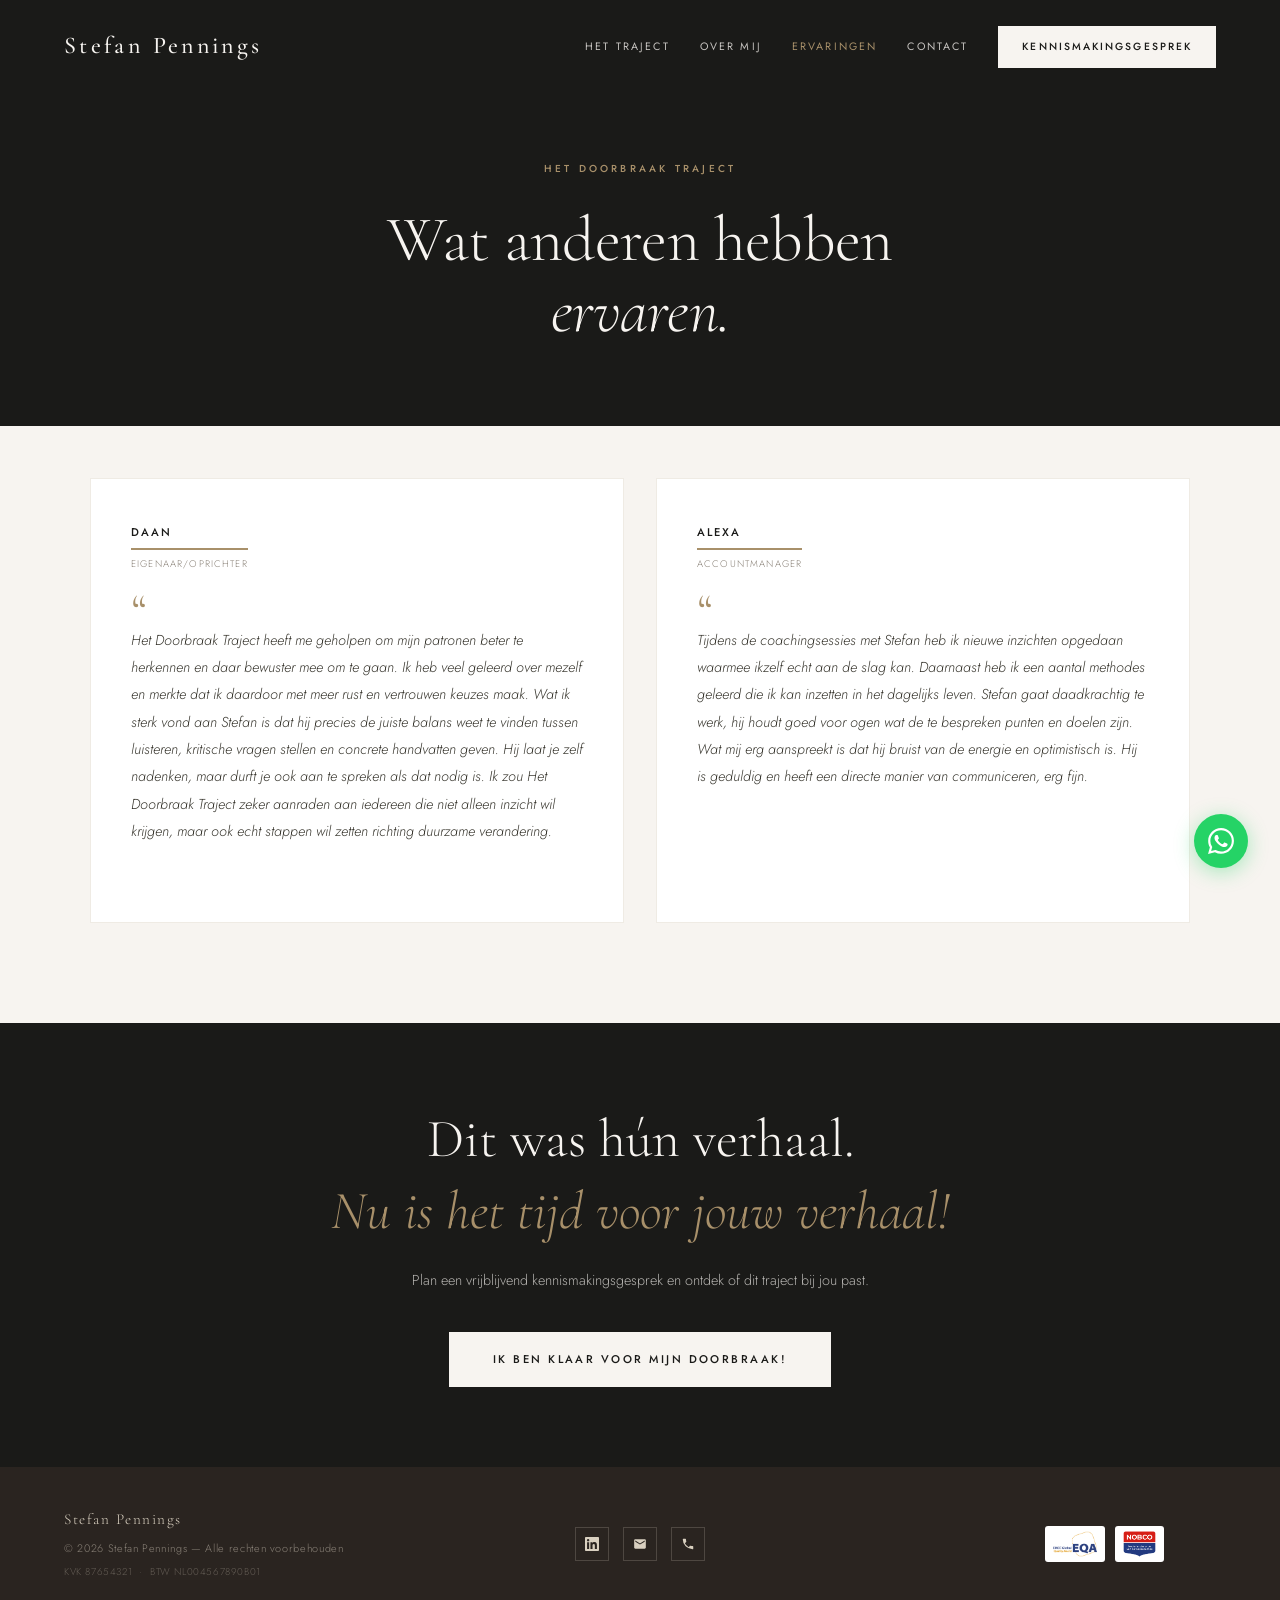
==== ervaringen.html @ 6a20f0b9 "Pas CTA-titel op ervaringen-pagina aan om aan te haken op de testimonials Co-Authored-By: Claude Son" ====
<!DOCTYPE html>
<html lang="nl">
<head>
<meta charset="UTF-8">
<meta name="viewport" content="width=device-width, initial-scale=1.0">
<title>Ervaringen — Het Doorbraak Traject</title>
<meta name="description" content="Lees wat anderen zeggen over Het Doorbraak Traject van Stefan Pennings. Eerlijke ervaringen van hoogopgeleide professionals die de stap hebben gezet.">
<meta property="og:title" content="Ervaringen — Het Doorbraak Traject">
<meta property="og:description" content="Lees wat anderen zeggen over Het Doorbraak Traject van Stefan Pennings. Eerlijke ervaringen van hoogopgeleide professionals.">
<meta property="og:type" content="website">
<meta property="og:locale" content="nl_NL">
<meta name="twitter:card" content="summary_large_image">
<meta name="twitter:title" content="Ervaringen — Het Doorbraak Traject">
<meta name="twitter:description" content="Eerlijke ervaringen van hoogopgeleide professionals die Het Doorbraak Traject doorliepen.">
<!-- Google tag (gtag.js) -->
<script async src="https://www.googletagmanager.com/gtag/js?id=G-EX337FM3CQ"></script>
<script>
  window.dataLayer = window.dataLayer || [];
  function gtag(){dataLayer.push(arguments);}
  gtag('js', new Date());
  gtag('config', 'G-EX337FM3CQ');
</script>
<link rel="preconnect" href="https://fonts.googleapis.com">
<link rel="preconnect" href="https://fonts.gstatic.com" crossorigin>
<link href="https://fonts.googleapis.com/css2?family=Cormorant+Garamond:ital,wght@0,300;0,400;0,500;0,600;1,300;1,400&family=Jost:wght@300;400;500&display=swap" rel="stylesheet">
<style>
*,*::before,*::after{box-sizing:border-box;margin:0;padding:0;}
:root{
  --off-white:#F7F4F0;
  --cream:#EDE8DF;
  --warm-beige:#D9D0C0;
  --warm-grey:#8A8278;
  --dark-brown:#2A2420;
  --forest:#2C3B2E;
  --charcoal:#1A1A18;
  --gold:#A8906A;
  --gold-light:#C4A882;
  --serif:'Cormorant Garamond',Georgia,serif;
  --sans:'Jost',sans-serif;
  --bg-hero:#1A1A18;
  --bg-problem:#1A1A18;
}

html{scroll-behavior:smooth;}
body{background:var(--off-white);color:var(--charcoal);font-family:var(--sans);font-weight:300;line-height:1.7;overflow-x:hidden;}

/* ── NAV ── */
nav{
  position:fixed;top:0;left:0;right:0;z-index:200;
  padding:26px 64px;
  display:flex;justify-content:space-between;align-items:center;
  transition:background 0.5s,padding 0.4s,box-shadow 0.4s;
}
nav.scrolled{
  background:rgba(247,244,240,0.96);
  backdrop-filter:blur(16px);
  padding:16px 64px;
  box-shadow:0 1px 0 rgba(168,144,106,0.12);
}
.nav-logo{
  font-family:var(--serif);font-size:1.5rem;font-weight:500;
  letter-spacing:0.14em;color:var(--off-white);text-decoration:none;
  transition:color 0.4s;white-space:nowrap;
}
nav.scrolled .nav-logo{color:var(--charcoal);}
.nav-links{display:flex;align-items:center;gap:30px;}
.nav-link{
  font-family:var(--sans);font-size:0.67rem;font-weight:400;
  letter-spacing:0.2em;text-transform:uppercase;
  color:rgba(247,244,240,0.78);background:none;border:none;padding:0;
  transition:color 0.3s;cursor:pointer;text-decoration:none;
}
.nav-link:hover{color:var(--off-white);}
.nav-link.active{color:var(--gold);}
nav.scrolled .nav-link{color:var(--warm-grey);}
nav.scrolled .nav-link:hover{color:var(--charcoal);}
nav.scrolled .nav-link.active{color:var(--gold);}
.nav-cta{
  font-family:var(--sans);font-size:0.65rem;font-weight:500;
  letter-spacing:0.2em;text-transform:uppercase;
  color:var(--charcoal);background:var(--off-white);
  padding:12px 24px;cursor:pointer;border:none;
  transition:background 0.3s,color 0.3s,transform 0.2s;white-space:nowrap;
  text-decoration:none;display:inline-block;
}
.nav-cta:hover{background:var(--gold);color:var(--off-white);transform:translateY(-1px);}
nav.scrolled .nav-cta{background:var(--charcoal);color:var(--off-white);}
nav.scrolled .nav-cta:hover{background:var(--gold);}

/* ── HAMBURGER ── */
.hamburger{display:none;flex-direction:column;justify-content:center;gap:5px;background:none;border:none;cursor:pointer;padding:6px;flex-shrink:0;}
.hamburger span{display:block;width:22px;height:2px;background:var(--off-white);border-radius:1px;transition:transform 0.3s,opacity 0.3s,background 0.4s;}
nav.scrolled .hamburger span{background:var(--charcoal);}
.hamburger.open span:nth-child(1){transform:translateY(7px) rotate(45deg);}
.hamburger.open span:nth-child(2){opacity:0;}
.hamburger.open span:nth-child(3){transform:translateY(-7px) rotate(-45deg);}
.nav-right{display:flex;align-items:center;gap:30px;}

/* ── MOBILE MENU ── */
.mobile-menu{position:fixed;top:0;left:0;right:0;bottom:0;background:rgba(26,26,24,0.98);z-index:190;display:flex;flex-direction:column;justify-content:center;padding:0 40px;transform:translateY(-100%);transition:transform 0.38s cubic-bezier(0.4,0,0.2,1);pointer-events:none;}
.mobile-menu.open{transform:translateY(0);pointer-events:all;}
.mobile-menu-link{font-family:var(--sans);font-size:1.1rem;font-weight:300;letter-spacing:0.18em;text-transform:uppercase;color:rgba(247,244,240,0.78);background:none;border:none;border-bottom:1px solid rgba(168,144,106,0.15);padding:24px 0;cursor:pointer;text-align:left;text-decoration:none;display:block;transition:color 0.25s,padding-left 0.25s;}
.mobile-menu-link:hover{color:var(--gold);padding-left:8px;}
.mobile-menu-link.active{color:var(--gold);}

/* ── PAGE HERO ── */
.page-hero{
  background:var(--bg-hero);
  padding:160px 64px 56px;
  text-align:center;
}
.page-hero .s-label{
  font-family:var(--sans);font-size:0.63rem;font-weight:500;
  letter-spacing:0.32em;text-transform:uppercase;
  color:var(--gold);margin-bottom:28px;display:block;
}
.page-hero h1{
  font-family:var(--serif);font-size:clamp(2.8rem,5vw,4.2rem);
  font-weight:300;line-height:1.1;color:var(--off-white);
  margin-bottom:24px;letter-spacing:-0.01em;
}
.page-hero h1 em{font-style:italic;}
.page-hero p{
  font-family:var(--sans);font-size:1rem;font-weight:300;
  color:rgba(247,244,240,0.7);max-width:540px;margin:0 auto;line-height:1.8;
}

/* ── TESTIMONIALS ── */
.testimonials-page{background:var(--off-white);padding:52px 64px 100px;}
.testi-grid-full{
  display:grid;
  grid-template-columns:repeat(auto-fit,minmax(320px,1fr));
  gap:32px;
  max-width:1100px;
  margin-left:auto;
  margin-right:auto;
}
.testi-card{background:#fff;border:1px solid rgba(168,144,106,0.18);padding:44px 40px;transition:box-shadow 0.3s,border-color 0.3s;}
.testi-card:hover{box-shadow:0 8px 40px rgba(168,144,106,0.12);border-color:rgba(168,144,106,0.4);}
.testi-quote{font-family:var(--serif);font-size:3rem;color:var(--gold);line-height:0.8;display:block;margin-bottom:-4px;}
.testi-tag{font-family:var(--sans);font-size:0.6rem;font-weight:500;letter-spacing:0.22em;text-transform:uppercase;color:var(--gold);margin-bottom:14px;display:block;}
.testi-text{font-family:var(--sans);font-size:0.9rem;font-weight:300;line-height:1.9;color:#3A3830;margin-bottom:32px;font-style:italic;}
.testi-author{display:flex;align-items:center;gap:16px;}
.testi-avatar{width:50px;height:50px;border-radius:50%;overflow:hidden;flex-shrink:0;border:2px solid rgba(168,144,106,0.3);}
.testi-avatar img{width:100%;height:100%;object-fit:cover;display:block;}
.testi-author-info{display:flex;flex-direction:column;gap:6px;}
.testi-name{font-family:var(--sans);font-size:0.7rem;font-weight:500;letter-spacing:0.18em;text-transform:uppercase;color:var(--charcoal);display:inline-block;padding-bottom:6px;border-bottom:2px solid var(--gold);}
.testi-title{font-family:var(--sans);font-size:0.6rem;font-weight:300;letter-spacing:0.12em;text-transform:uppercase;color:var(--warm-grey);}

/* ── CTA SECTIE ── */
.testi-cta{background:var(--charcoal);padding:80px 64px;text-align:center;}
.testi-cta h2{font-family:var(--serif);font-size:clamp(2rem,4.2vw,3.6rem);font-weight:300;color:var(--off-white);line-height:1.35;margin-bottom:20px;}
.testi-cta h2 em{font-style:italic;color:#A8906A;}
.testi-cta p{font-family:var(--sans);font-size:0.9rem;font-weight:300;color:rgba(247,244,240,0.7);margin-bottom:40px;}
.btn-primary{
  display:inline-block;font-family:var(--sans);font-size:0.7rem;font-weight:500;
  letter-spacing:0.22em;text-transform:uppercase;text-decoration:none;
  color:var(--charcoal);background:var(--off-white);padding:18px 44px;
  transition:background 0.3s,color 0.3s,transform 0.25s;
}
.btn-primary:hover{background:var(--gold);color:var(--off-white);transform:translateY(-2px);}

/* ── FOOTER ── */
footer{background:var(--dark-brown);padding:40px 64px;display:grid;grid-template-columns:1fr auto 1fr;align-items:center;gap:32px;}
.footer-left{display:flex;flex-direction:column;gap:6px;}
.footer-right{display:flex;justify-content:flex-end;padding-right:52px;}
.footer-logo{font-family:var(--serif);font-size:0.95rem;color:var(--warm-beige);letter-spacing:0.1em;}
.footer-copy{font-family:var(--sans);font-size:0.68rem;color:var(--warm-grey);letter-spacing:0.06em;}
.footer-legal{font-family:var(--sans);font-size:0.62rem;color:rgba(138,130,120,0.6);letter-spacing:0.06em;}
.footer-certs{display:flex;gap:10px;align-items:center;}
.footer-cert-pill{background:#fff;border-radius:3px;padding:5px 8px;display:flex;align-items:center;}
.footer-cert-pill img{height:26px;width:auto;display:block;}
.footer-social{display:flex;gap:14px;}
.footer-social a{width:34px;height:34px;border:1px solid rgba(217,208,193,0.2);display:flex;align-items:center;justify-content:center;color:var(--warm-beige);text-decoration:none;transition:border-color 0.3s,color 0.3s;}
.footer-social a:hover{border-color:var(--gold);color:var(--gold);}
.footer-social svg{width:14px;height:14px;fill:currentColor;}

/* ── RESPONSIVE ── */
@media(max-width:1024px){
  nav{padding:20px 32px;}
  nav.scrolled{padding:14px 32px;}
  .nav-logo{font-size:1.25rem;}
  .nav-links{gap:18px;}
  .nav-link{font-size:0.6rem;letter-spacing:0.14em;}
  .nav-cta{padding:10px 18px;font-size:0.6rem;}
  .page-hero{padding:140px 32px 40px;}
  .testimonials-page{padding:40px 32px 80px;}
  .testi-cta{padding:60px 32px;}
  footer{padding:32px;grid-template-columns:1fr;justify-items:center;text-align:center;}
  .footer-left{align-items:center;}
  .footer-right{justify-content:center;padding-right:0;}
  .footer-social{justify-content:center;}
}
@media(min-width:769px){.hamburger{display:none;}.nav-links{display:flex;}}
@media(max-width:768px){
  nav{padding:12px 20px;flex-wrap:nowrap;gap:12px;align-items:center;}
  .hamburger{display:flex;}
  .nav-logo{flex:1;text-align:center;font-size:1rem;letter-spacing:0.08em;}
  .nav-links{display:none;}
  .nav-cta{font-size:0.44rem;padding:6px 8px;letter-spacing:0.06em;}
  .page-hero{padding:120px 20px 32px;}
  .page-hero h1{font-size:2.2rem;}
  .testi-grid-full{grid-template-columns:1fr;gap:20px;}
  .testi-card{padding:32px 24px;}
  .testimonials-page{padding:32px 20px 60px;}
  .testi-cta{padding:60px 20px;}
}
</style>
</head>
<body>

<!-- ── FLOATING WHATSAPP ── -->
<a href="https://wa.me/31628702297?text=Hallo%20Stefan%2C%20ik%20ben%20ge%C3%AFnteresseerd%20in%20het%20Doorbraak%20Traject." class="wa-float" target="_blank" aria-label="WhatsApp Stefan" style="position:fixed;bottom:32px;right:32px;z-index:500;width:54px;height:54px;border-radius:50%;background:#25D366;display:flex;align-items:center;justify-content:center;box-shadow:0 4px 20px rgba(37,211,102,0.38);text-decoration:none;">
  <svg viewBox="0 0 24 24" style="width:26px;height:26px;fill:#fff;"><path d="M17.472 14.382c-.297-.149-1.758-.867-2.03-.967-.273-.099-.471-.148-.67.15-.197.297-.767.966-.94 1.164-.173.199-.347.223-.644.075-.297-.15-1.255-.463-2.39-1.475-.883-.788-1.48-1.761-1.653-2.059-.173-.297-.018-.458.13-.606.134-.133.298-.347.446-.52.149-.174.198-.298.298-.497.099-.198.05-.371-.025-.52-.075-.149-.669-1.612-.916-2.207-.242-.579-.487-.5-.669-.51-.173-.008-.371-.01-.57-.01-.198 0-.52.074-.792.372-.272.297-1.04 1.016-1.04 2.479 0 1.462 1.065 2.875 1.213 3.074.149.198 2.096 3.2 5.077 4.487.709.306 1.262.489 1.694.625.712.227 1.36.195 1.871.118.571-.085 1.758-.719 2.006-1.413.248-.694.248-1.289.173-1.413-.074-.124-.272-.198-.57-.347m-5.421 7.403h-.004a9.87 9.87 0 01-5.031-1.378l-.361-.214-3.741.982.998-3.648-.235-.374a9.86 9.86 0 01-1.51-5.26c.001-5.45 4.436-9.884 9.888-9.884 2.64 0 5.122 1.03 6.988 2.898a9.825 9.825 0 012.893 6.994c-.003 5.45-4.437 9.884-9.885 9.884m8.413-18.297A11.815 11.815 0 0012.05 0C5.495 0 .16 5.335.157 11.892c0 2.096.547 4.142 1.588 5.945L.057 24l6.305-1.654a11.882 11.882 0 005.683 1.448h.005c6.554 0 11.89-5.335 11.893-11.893a11.821 11.821 0 00-3.48-8.413z"/></svg>
</a>

<!-- ── NAV ── -->
<nav id="nav">
  <button class="hamburger" id="hamburger" aria-label="Menu openen" aria-expanded="false"><span></span><span></span><span></span></button>
  <a href="/" class="nav-logo">Stefan Pennings</a>
  <div class="nav-right">
    <div class="nav-links">
      <a class="nav-link" href="/#traject">Het Traject</a>
      <a class="nav-link" href="/over-mij">Over mij</a>
      <a class="nav-link active" href="/ervaringen">Ervaringen</a>
      <a class="nav-link" href="/contact">Contact</a>
    </div>
    <a class="nav-cta" href="https://calendly.com/sja-pennings/30min" target="_blank" rel="noopener noreferrer">Kennismakingsgesprek</a>
  </div>
</nav>
<div class="mobile-menu" id="mobileMenu" aria-hidden="true">
  <a class="mobile-menu-link" href="/#traject">Het Traject</a>
  <a class="mobile-menu-link" href="/over-mij">Over mij</a>
  <a class="mobile-menu-link active" href="/ervaringen">Ervaringen</a>
  <a class="mobile-menu-link" href="/contact">Contact</a>
</div>

<!-- HERO -->
<section class="page-hero">
  <span class="s-label">Het Doorbraak Traject</span>
  <h1>Wat anderen hebben<br><em>ervaren.</em></h1>
</section>

<!-- TESTIMONIALS -->
<section class="testimonials-page">
  <div class="testi-grid-full">

    <div class="testi-card">
      <div class="testi-author" style="margin-bottom:20px;">
        <div class="testi-author-info">
          <span class="testi-name">Daan</span>
          <span class="testi-title">Eigenaar/oprichter</span>
        </div>
      </div>
      <span class="testi-quote">&ldquo;</span>
      <p class="testi-text">Het Doorbraak Traject heeft me geholpen om mijn patronen beter te herkennen en daar bewuster mee om te gaan. Ik heb veel geleerd over mezelf en merkte dat ik daardoor met meer rust en vertrouwen keuzes maak. Wat ik sterk vond aan Stefan is dat hij precies de juiste balans weet te vinden tussen luisteren, kritische vragen stellen en concrete handvatten geven. Hij laat je zelf nadenken, maar durft je ook aan te spreken als dat nodig is. Ik zou Het Doorbraak Traject zeker aanraden aan iedereen die niet alleen inzicht wil krijgen, maar ook echt stappen wil zetten richting duurzame verandering.</p>
    </div>

    <div class="testi-card">
      <div class="testi-author" style="margin-bottom:20px;">
        <div class="testi-author-info">
          <span class="testi-name">Alexa</span>
          <span class="testi-title">Accountmanager</span>
        </div>
      </div>
      <span class="testi-quote">&ldquo;</span>
      <p class="testi-text">Tijdens de coachingsessies met Stefan heb ik nieuwe inzichten opgedaan waarmee ikzelf echt aan de slag kan. Daarnaast heb ik een aantal methodes geleerd die ik kan inzetten in het dagelijks leven. Stefan gaat daadkrachtig te werk, hij houdt goed voor ogen wat de te bespreken punten en doelen zijn. Wat mij erg aanspreekt is dat hij bruist van de energie en optimistisch is. Hij is geduldig en heeft een directe manier van communiceren, erg fijn.</p>
    </div>

  </div>
</section>

<!-- CTA -->
<section class="testi-cta">
  <h2>Dit was hún verhaal.<br><em>Nu is het tijd voor jouw verhaal!</em></h2>
  <p>Plan een vrijblijvend kennismakingsgesprek en ontdek of dit traject bij jou past.</p>
  <a class="btn-primary" href="https://calendly.com/sja-pennings/30min" target="_blank" rel="noopener noreferrer">Ik ben klaar voor mijn doorbraak!</a>
</section>

<!-- FOOTER -->
<footer>
  <div class="footer-left">
    <span class="footer-logo">Stefan Pennings</span>
    <span class="footer-copy">© 2026 Stefan Pennings — Alle rechten voorbehouden</span>
    <span class="footer-legal">KVK 87654321 &nbsp;·&nbsp; BTW NL004567890B01</span>
  </div>
  <div class="footer-social">
    <a href="https://www.linkedin.com/in/stefanpennings/" target="_blank" aria-label="LinkedIn">
      <svg viewBox="0 0 24 24"><path d="M20.447 20.452h-3.554v-5.569c0-1.328-.027-3.037-1.852-3.037-1.853 0-2.136 1.445-2.136 2.939v5.667H9.351V9h3.414v1.561h.046c.477-.9 1.637-1.85 3.37-1.85 3.601 0 4.267 2.37 4.267 5.455v6.286zM5.337 7.433a2.062 2.062 0 01-2.063-2.065 2.064 2.064 0 112.063 2.065zm1.782 13.019H3.555V9h3.564v11.452zM22.225 0H1.771C.792 0 0 .774 0 1.729v20.542C0 23.227.792 24 1.771 24h20.451C23.2 24 24 23.227 24 22.271V1.729C24 .774 23.2 0 22.222 0h.003z"/></svg>
    </a>
    <a href="mailto:sja.pennings@gmail.com" aria-label="E-mail">
      <svg viewBox="0 0 24 24"><path d="M20 4H4c-1.1 0-2 .9-2 2v12c0 1.1.9 2 2 2h16c1.1 0 2-.9 2-2V6c0-1.1-.9-2-2-2zm0 4l-8 5-8-5V6l8 5 8-5v2z"/></svg>
    </a>
    <a href="tel:+31628702297" aria-label="Bel Stefan">
      <svg viewBox="0 0 24 24"><path d="M6.62 10.79a15.05 15.05 0 006.59 6.59l2.2-2.2a1 1 0 011.01-.24 11.47 11.47 0 003.58.57 1 1 0 011 1V20a1 1 0 01-1 1A17 17 0 013 4a1 1 0 011-1h3.5a1 1 0 011 1c0 1.25.2 2.45.57 3.58a1 1 0 01-.25 1.01l-2.2 2.2z"/></svg>
    </a>
  </div>
  <div class="footer-right">
    <div class="footer-certs">
      <div class="footer-cert-pill"><img src="images/eqa-logo.png" alt="EMCC Global EQA"></div>
      <div class="footer-cert-pill"><img src="images/nobco-logo.png" alt="NOBCO"></div>
    </div>
  </div>
</footer>

<script>
// -- NAV SCROLL --
const nav = document.getElementById('nav');
window.addEventListener('scroll', () => nav.classList.toggle('scrolled', window.scrollY > 60));

// -- HAMBURGER --
const hamburger = document.getElementById('hamburger');
const mobileMenu = document.getElementById('mobileMenu');
hamburger.addEventListener('click', () => {
  const isOpen = mobileMenu.classList.toggle('open');
  hamburger.classList.toggle('open');
  hamburger.setAttribute('aria-expanded', String(isOpen));
  mobileMenu.setAttribute('aria-hidden', String(!isOpen));
});
</script>
</body>
</html>
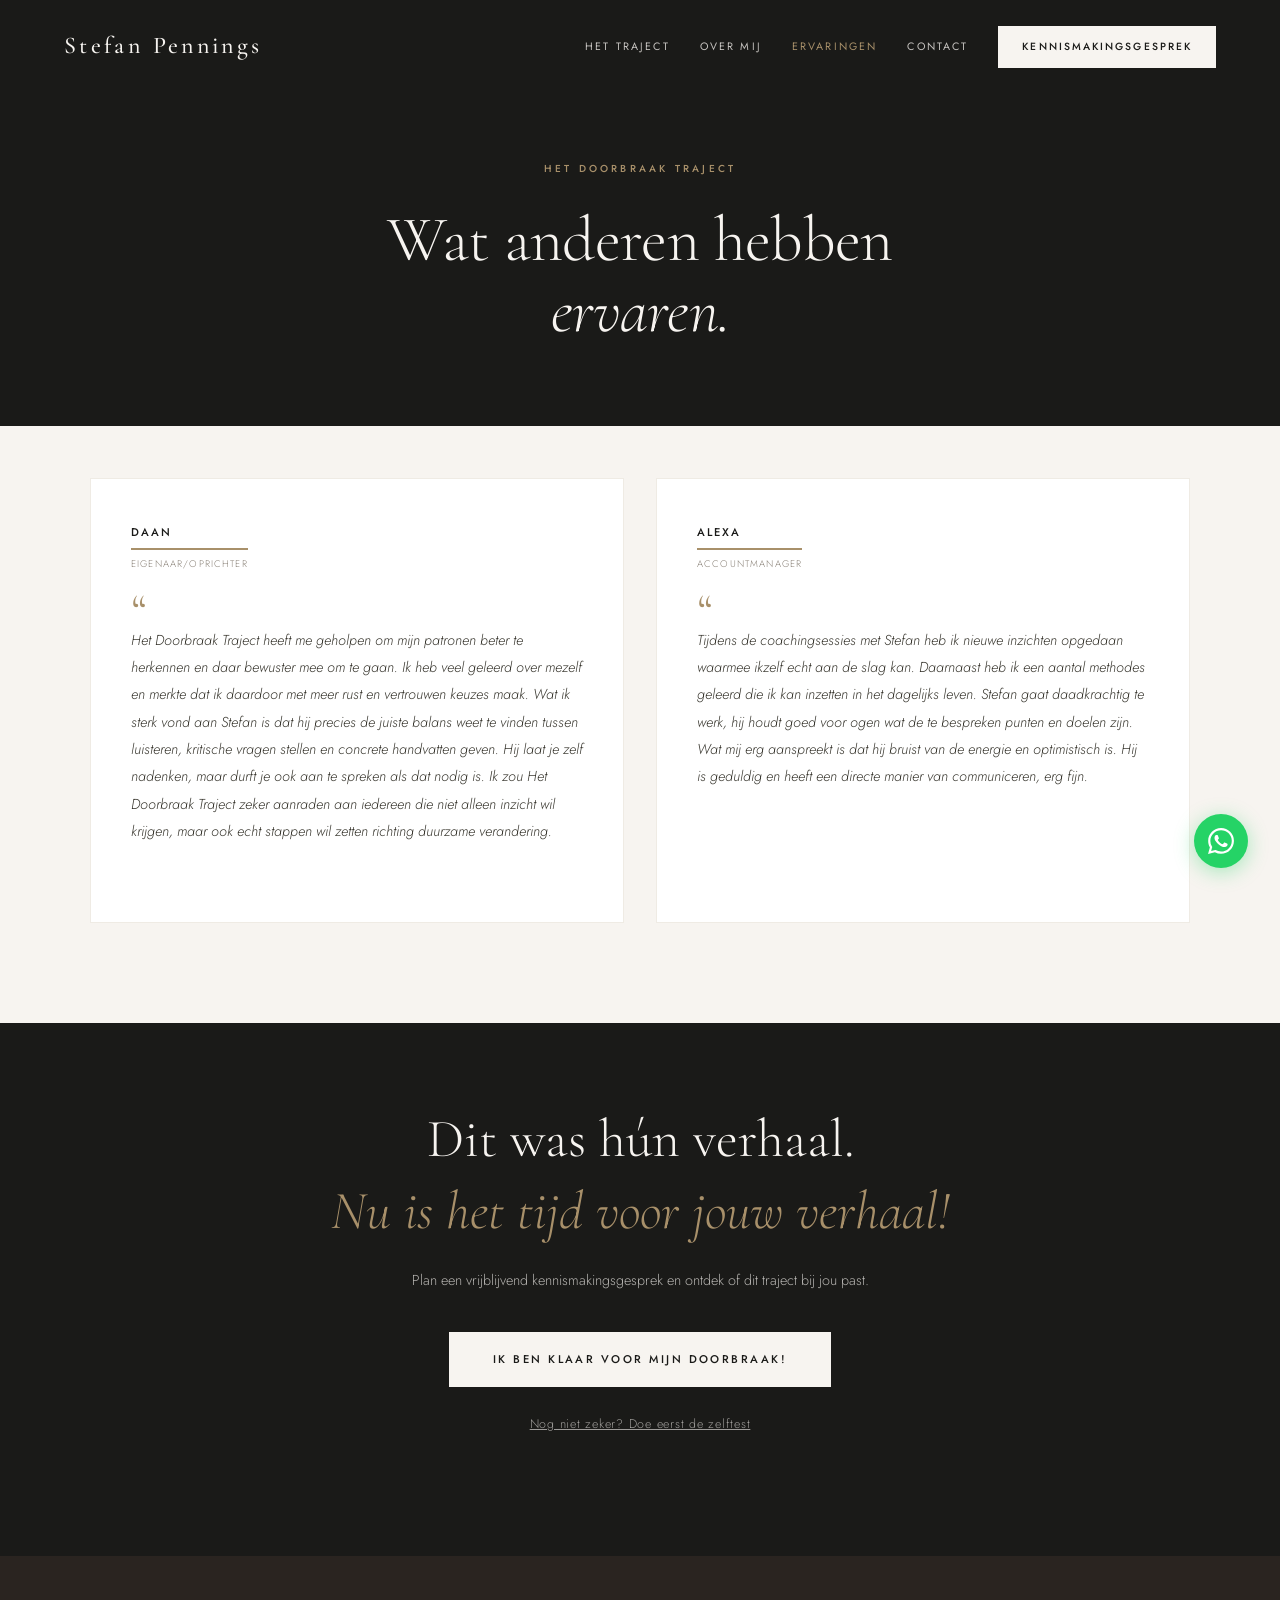
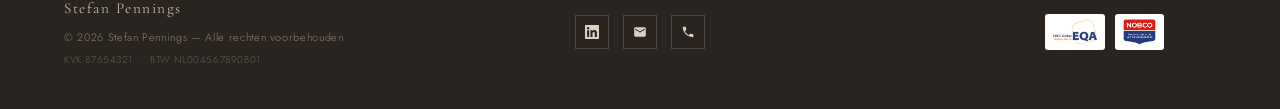
==== commit 07aa878f: "Zet de zelftest live op /zelftest Titel volledig wit gemaakt, kleine tekstcorrecties doorgevoerd, en" ====
--- a/ervaringen.html
+++ b/ervaringen.html
@@ -275,6 +275,7 @@
   <h2>Dit was hún verhaal.<br><em>Nu is het tijd voor jouw verhaal!</em></h2>
   <p>Plan een vrijblijvend kennismakingsgesprek en ontdek of dit traject bij jou past.</p>
   <a class="btn-primary" href="https://calendly.com/sja-pennings/30min" target="_blank" rel="noopener noreferrer">Ik ben klaar voor mijn doorbraak!</a>
+  <p style="margin-top:24px;"><a href="/zelftest" style="color:rgba(247,244,240,0.6);font-family:var(--sans);font-size:0.78rem;letter-spacing:0.06em;text-decoration:underline;">Nog niet zeker? Doe eerst de zelftest</a></p>
 </section>
 
 <!-- FOOTER -->
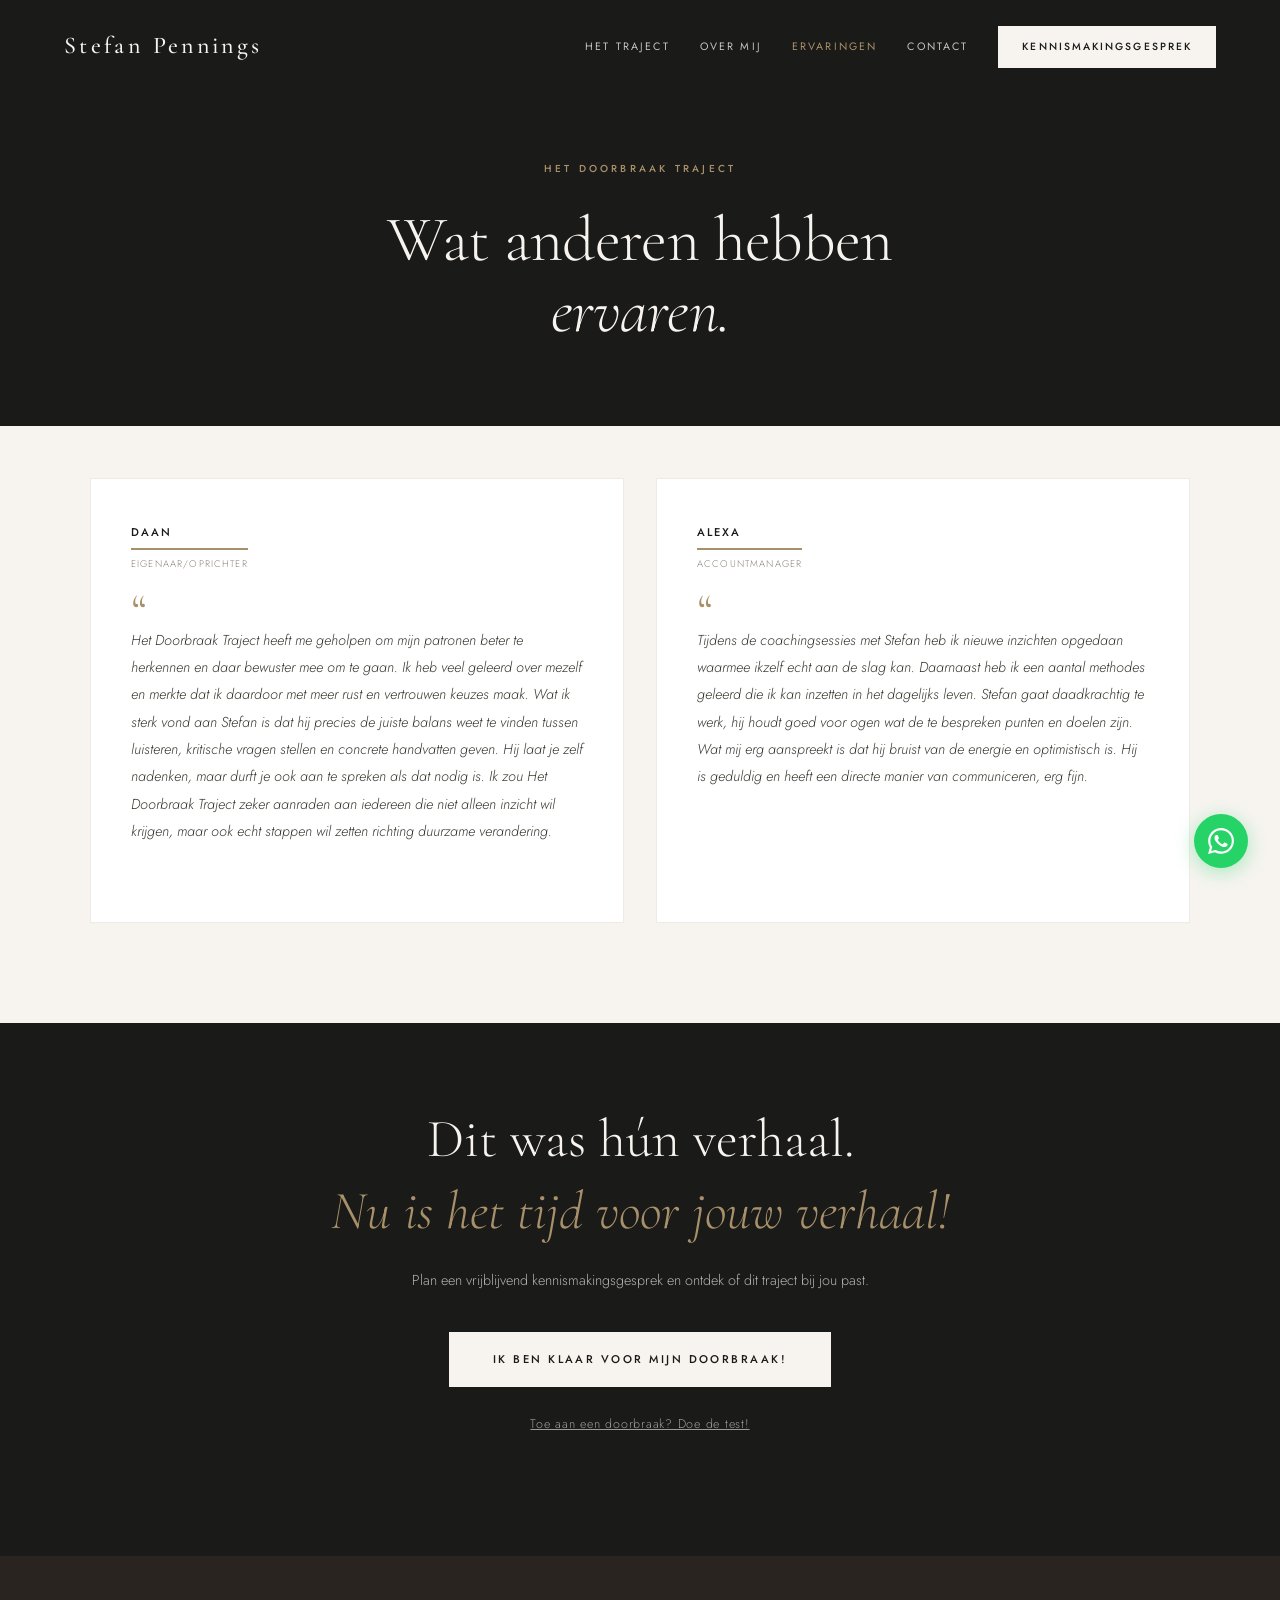
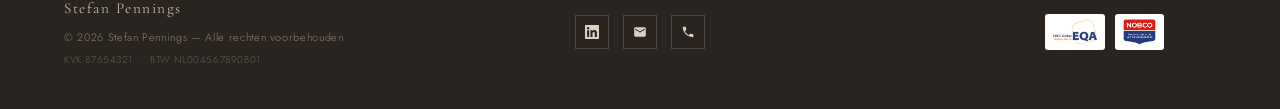
==== commit 7ffee87d: "Zet zelftest in een popup en fix onzichtbare CTA-knop De CTA op de homepage gebruikte btn-outline (d" ====
--- a/ervaringen.html
+++ b/ervaringen.html
@@ -160,6 +160,15 @@
 }
 .btn-primary:hover{background:var(--gold);color:var(--off-white);transform:translateY(-2px);}
 
+/* ── ZELFTEST MODAL ── */
+.zt-modal{display:none;position:fixed;inset:0;z-index:800;align-items:center;justify-content:center;}
+.zt-modal.open{display:flex;}
+.zt-modal-overlay{position:absolute;inset:0;background:rgba(26,26,24,0.88);backdrop-filter:blur(6px);}
+.zt-modal-box{position:relative;z-index:1;width:min(680px,94vw);height:min(760px,92vh);background:var(--charcoal);box-shadow:0 32px 100px rgba(0,0,0,0.5);display:flex;flex-direction:column;}
+.zt-modal-close{position:absolute;top:0;right:0;z-index:2;width:44px;height:44px;background:var(--charcoal);color:var(--off-white);border:none;font-size:1.4rem;line-height:1;cursor:pointer;display:flex;align-items:center;justify-content:center;transition:background 0.2s;}
+.zt-modal-close:hover{background:var(--gold);}
+#zt-iframe{width:100%;flex:1;border:none;display:block;}
+
 /* ── FOOTER ── */
 footer{background:var(--dark-brown);padding:40px 64px;display:grid;grid-template-columns:1fr auto 1fr;align-items:center;gap:32px;}
 .footer-left{display:flex;flex-direction:column;gap:6px;}
@@ -275,7 +284,7 @@
   <h2>Dit was hún verhaal.<br><em>Nu is het tijd voor jouw verhaal!</em></h2>
   <p>Plan een vrijblijvend kennismakingsgesprek en ontdek of dit traject bij jou past.</p>
   <a class="btn-primary" href="https://calendly.com/sja-pennings/30min" target="_blank" rel="noopener noreferrer">Ik ben klaar voor mijn doorbraak!</a>
-  <p style="margin-top:24px;"><a href="/zelftest" style="color:rgba(247,244,240,0.6);font-family:var(--sans);font-size:0.78rem;letter-spacing:0.06em;text-decoration:underline;">Nog niet zeker? Doe eerst de zelftest</a></p>
+  <p style="margin-top:24px;"><a href="#" onclick="openZelftestModal();return false;" style="color:rgba(247,244,240,0.6);font-family:var(--sans);font-size:0.78rem;letter-spacing:0.06em;text-decoration:underline;">Toe aan een doorbraak? Doe de test!</a></p>
 </section>
 
 <!-- FOOTER -->
@@ -318,6 +327,34 @@
   hamburger.setAttribute('aria-expanded', String(isOpen));
   mobileMenu.setAttribute('aria-hidden', String(!isOpen));
 });
+
+// -- ZELFTEST MODAL --
+function openZelftestModal(){
+  const modal = document.getElementById('zt-modal');
+  const iframe = document.getElementById('zt-iframe');
+  if(!iframe.src || iframe.src === window.location.href){
+    iframe.src = iframe.dataset.src;
+  }
+  modal.classList.add('open');
+  modal.setAttribute('aria-hidden','false');
+  document.body.style.overflow='hidden';
+}
+function closeZelftestModal(){
+  const modal = document.getElementById('zt-modal');
+  modal.classList.remove('open');
+  modal.setAttribute('aria-hidden','true');
+  document.body.style.overflow='';
+}
+document.addEventListener('keydown', e => { if(e.key==='Escape') closeZelftestModal(); });
 </script>
+
+<!-- ── ZELFTEST MODAL ── -->
+<div id="zt-modal" class="zt-modal" aria-hidden="true" role="dialog" aria-label="Zelftest: ben jij toe aan een doorbraak?">
+  <div class="zt-modal-overlay" onclick="closeZelftestModal()"></div>
+  <div class="zt-modal-box">
+    <button class="zt-modal-close" onclick="closeZelftestModal()" aria-label="Sluiten">&times;</button>
+    <iframe id="zt-iframe" src="" data-src="/zelftest" frameborder="0" title="Zelftest: ben jij toe aan een doorbraak?"></iframe>
+  </div>
+</div>
 </body>
 </html>
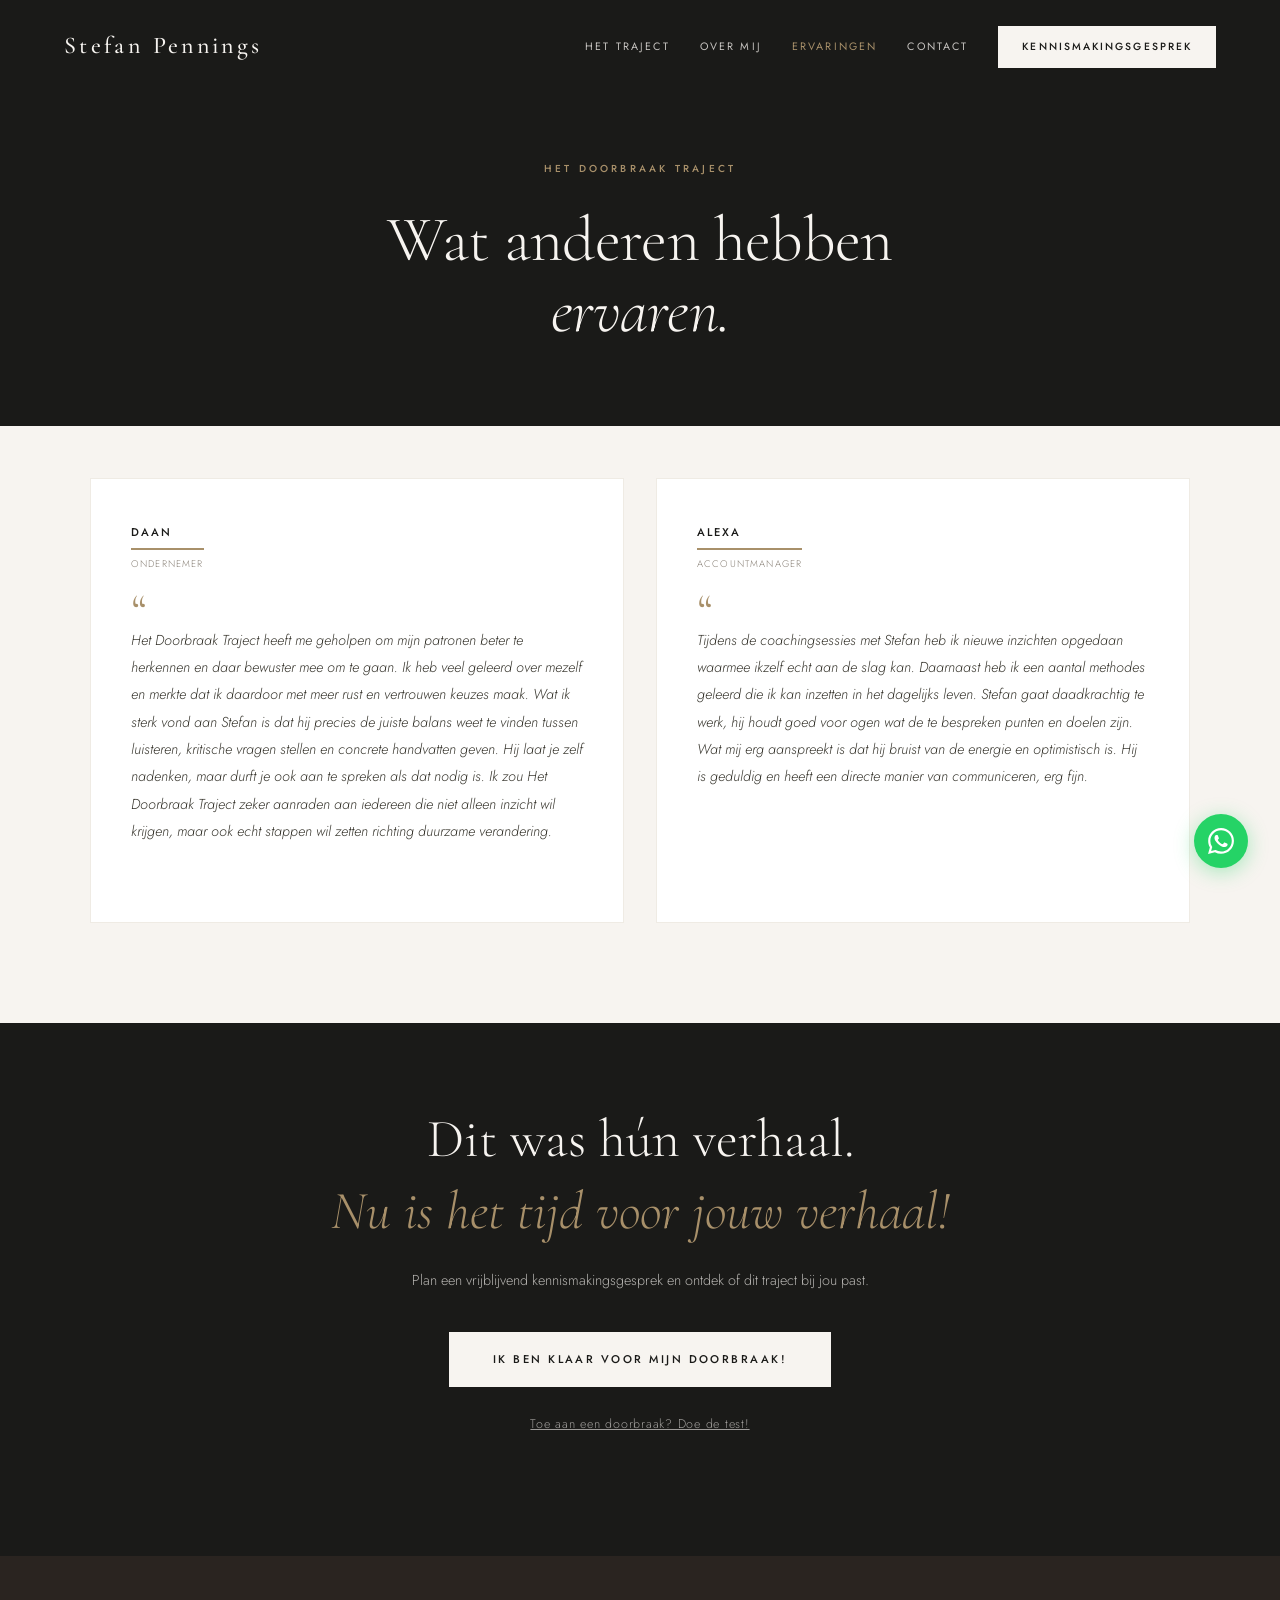
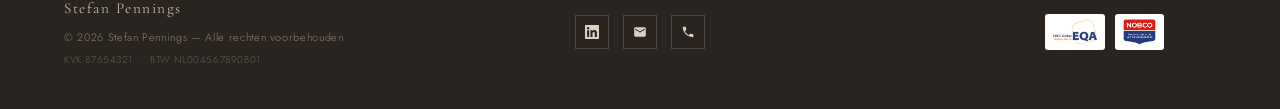
==== commit 127da58f: "Voeg klik-feedback toe aan zelftest-antwoorden, wijzig Daan's titel naar Ondernemer Antwoordknoppen " ====
--- a/ervaringen.html
+++ b/ervaringen.html
@@ -258,7 +258,7 @@
       <div class="testi-author" style="margin-bottom:20px;">
         <div class="testi-author-info">
           <span class="testi-name">Daan</span>
-          <span class="testi-title">Eigenaar/oprichter</span>
+          <span class="testi-title">Ondernemer</span>
         </div>
       </div>
       <span class="testi-quote">&ldquo;</span>
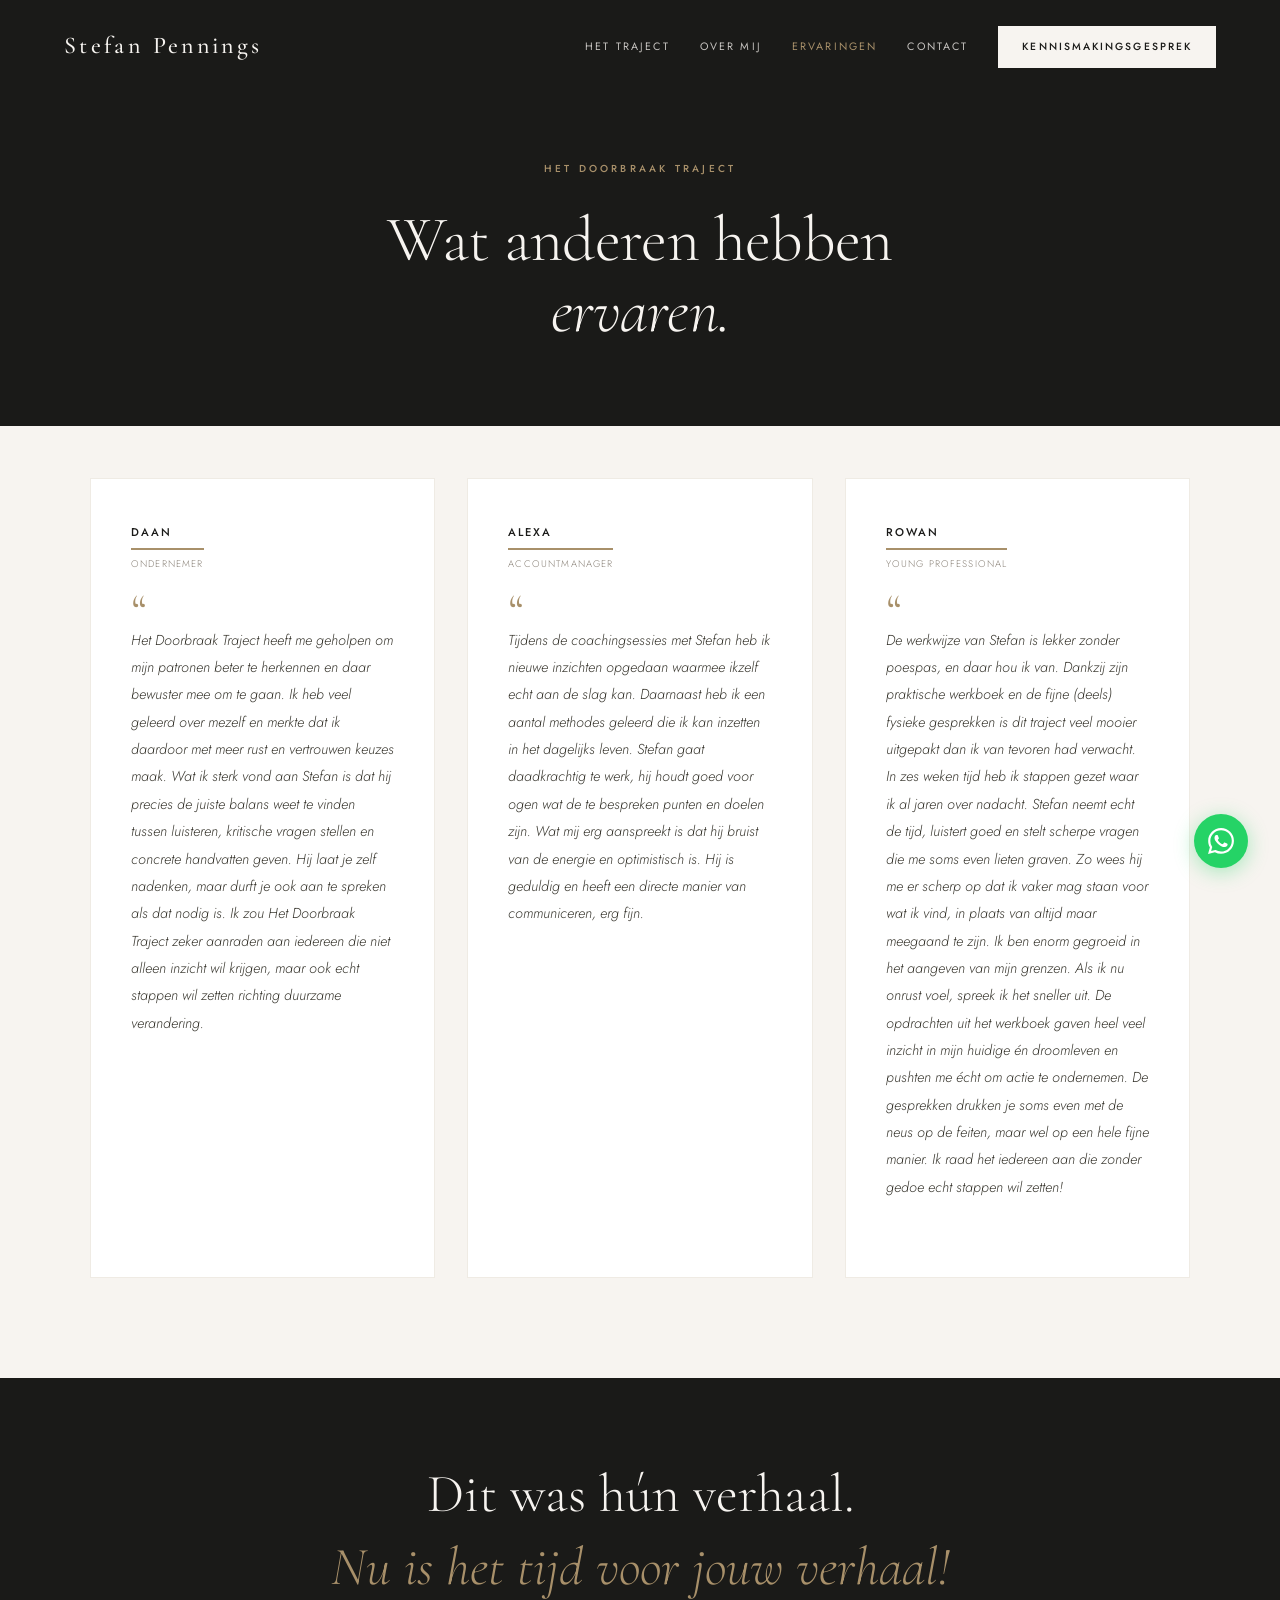
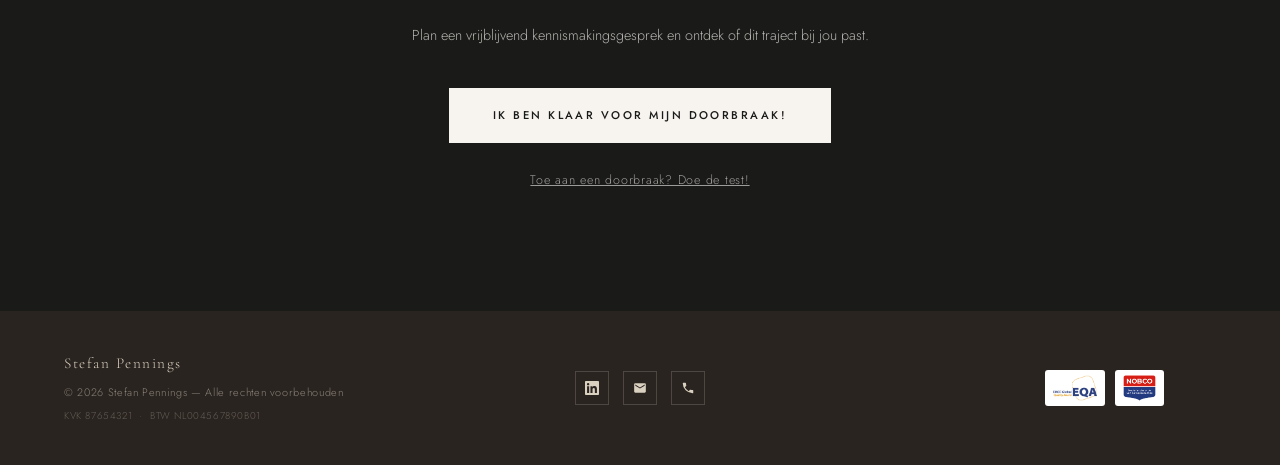
==== commit b2fd6547: "Voeg Rowan's review toe en bouw testimonial-carrousel op homepage" ====
--- a/ervaringen.html
+++ b/ervaringen.html
@@ -276,6 +276,17 @@
       <p class="testi-text">Tijdens de coachingsessies met Stefan heb ik nieuwe inzichten opgedaan waarmee ikzelf echt aan de slag kan. Daarnaast heb ik een aantal methodes geleerd die ik kan inzetten in het dagelijks leven. Stefan gaat daadkrachtig te werk, hij houdt goed voor ogen wat de te bespreken punten en doelen zijn. Wat mij erg aanspreekt is dat hij bruist van de energie en optimistisch is. Hij is geduldig en heeft een directe manier van communiceren, erg fijn.</p>
     </div>
 
+    <div class="testi-card">
+      <div class="testi-author" style="margin-bottom:20px;">
+        <div class="testi-author-info">
+          <span class="testi-name">Rowan</span>
+          <span class="testi-title">Young professional</span>
+        </div>
+      </div>
+      <span class="testi-quote">&ldquo;</span>
+      <p class="testi-text">De werkwijze van Stefan is lekker zonder poespas, en daar hou ik van. Dankzij zijn praktische werkboek en de fijne (deels) fysieke gesprekken is dit traject veel mooier uitgepakt dan ik van tevoren had verwacht. In zes weken tijd heb ik stappen gezet waar ik al jaren over nadacht. Stefan neemt echt de tijd, luistert goed en stelt scherpe vragen die me soms even lieten graven. Zo wees hij me er scherp op dat ik vaker mag staan voor wat ik vind, in plaats van altijd maar meegaand te zijn. Ik ben enorm gegroeid in het aangeven van mijn grenzen. Als ik nu onrust voel, spreek ik het sneller uit. De opdrachten uit het werkboek gaven heel veel inzicht in mijn huidige én droomleven en pushten me écht om actie te ondernemen. De gesprekken drukken je soms even met de neus op de feiten, maar wel op een hele fijne manier. Ik raad het iedereen aan die zonder gedoe echt stappen wil zetten!</p>
+    </div>
+
   </div>
 </section>
 
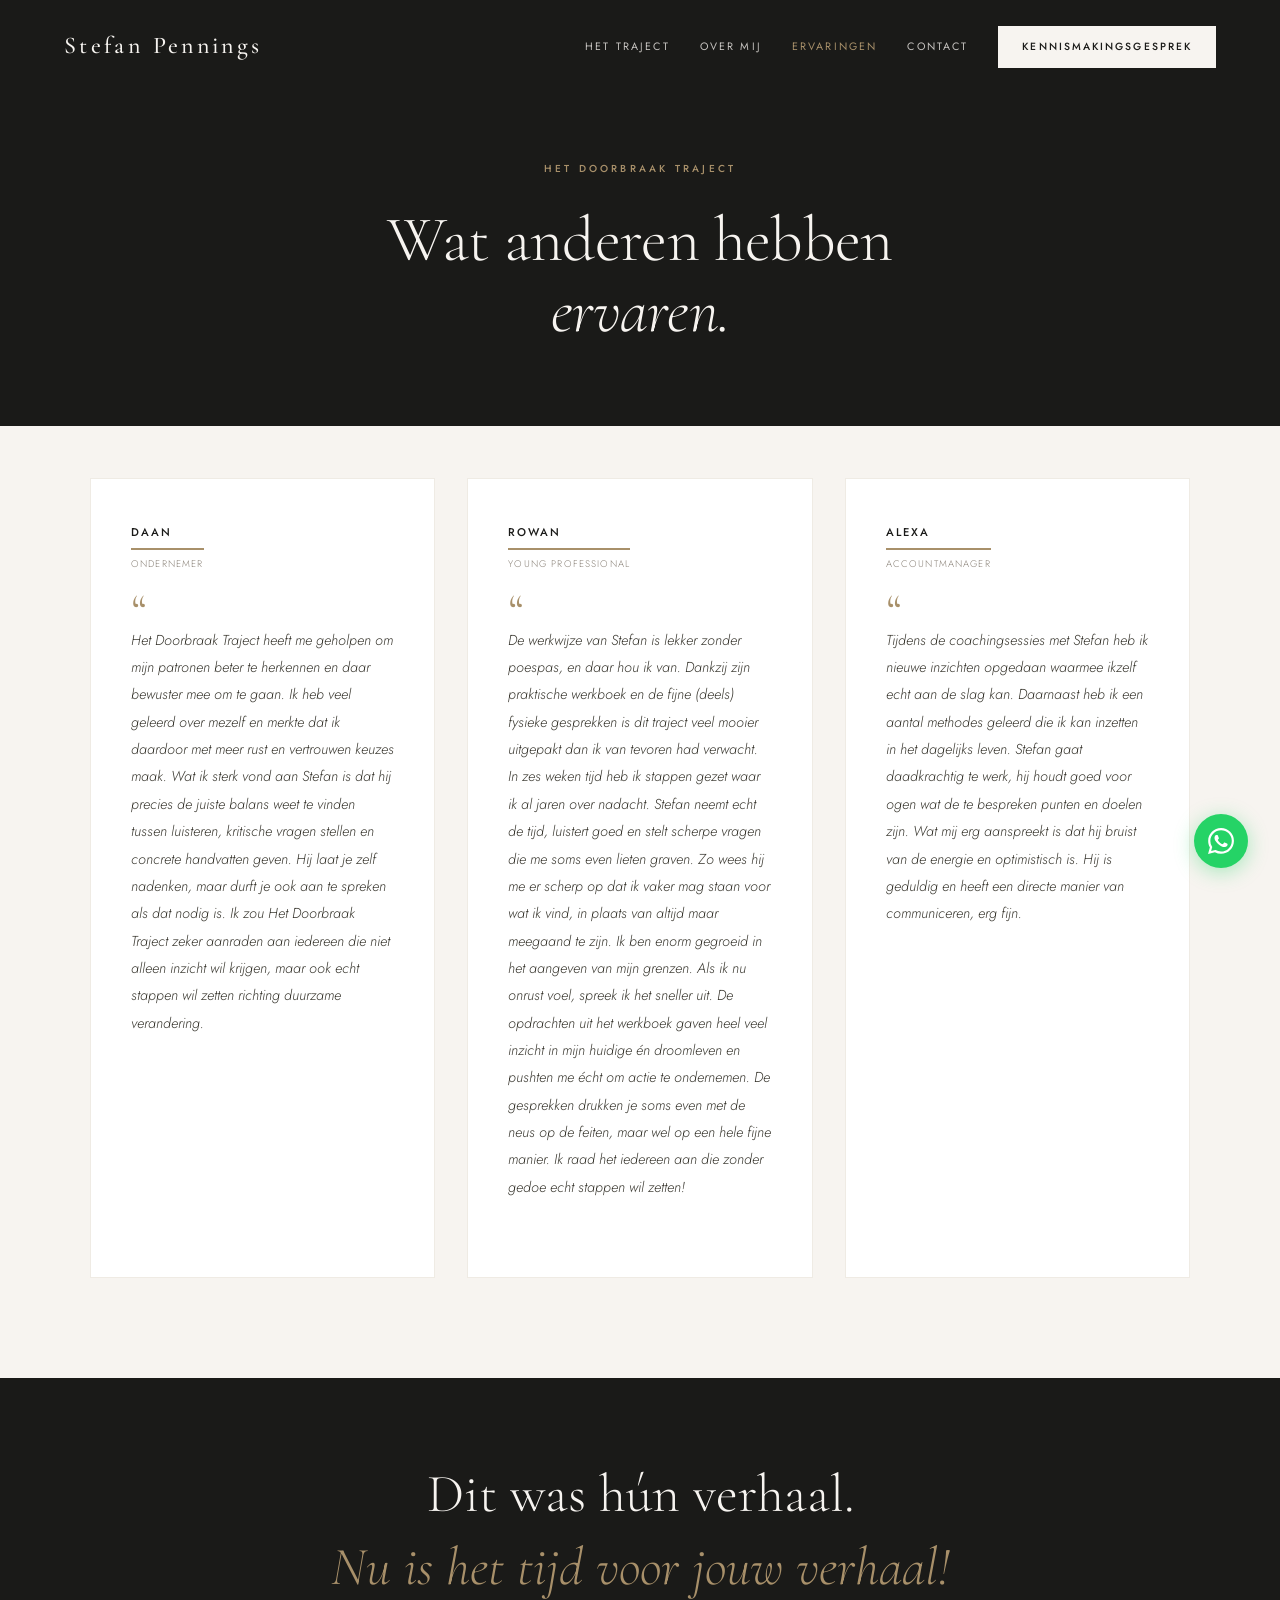
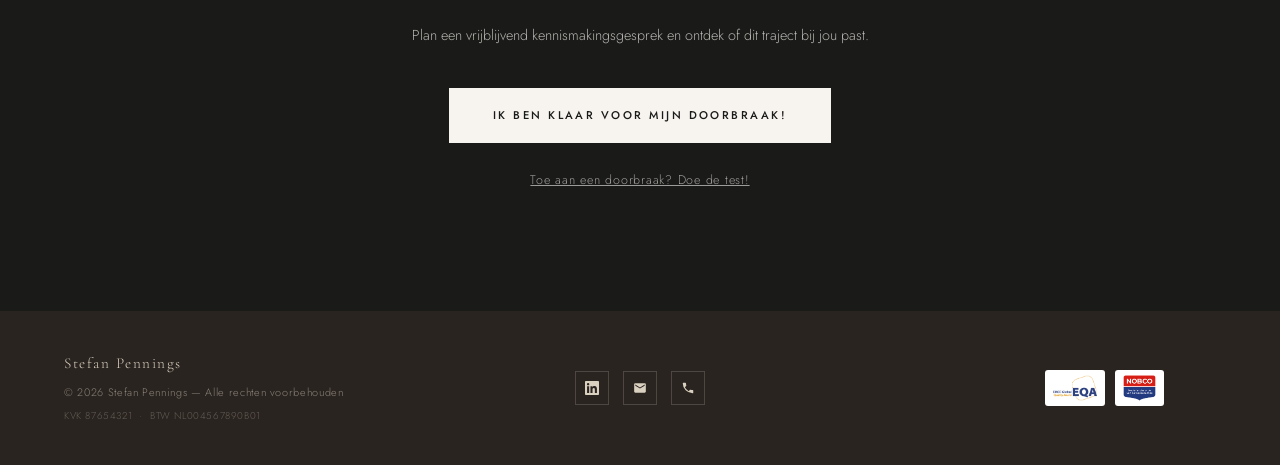
==== commit 1d299a71: "Wissel volgorde Alexa en Rowan om op ervaringen-pagina" ====
--- a/ervaringen.html
+++ b/ervaringen.html
@@ -268,23 +268,23 @@
     <div class="testi-card">
       <div class="testi-author" style="margin-bottom:20px;">
         <div class="testi-author-info">
+          <span class="testi-name">Rowan</span>
+          <span class="testi-title">Young professional</span>
+        </div>
+      </div>
+      <span class="testi-quote">&ldquo;</span>
+      <p class="testi-text">De werkwijze van Stefan is lekker zonder poespas, en daar hou ik van. Dankzij zijn praktische werkboek en de fijne (deels) fysieke gesprekken is dit traject veel mooier uitgepakt dan ik van tevoren had verwacht. In zes weken tijd heb ik stappen gezet waar ik al jaren over nadacht. Stefan neemt echt de tijd, luistert goed en stelt scherpe vragen die me soms even lieten graven. Zo wees hij me er scherp op dat ik vaker mag staan voor wat ik vind, in plaats van altijd maar meegaand te zijn. Ik ben enorm gegroeid in het aangeven van mijn grenzen. Als ik nu onrust voel, spreek ik het sneller uit. De opdrachten uit het werkboek gaven heel veel inzicht in mijn huidige én droomleven en pushten me écht om actie te ondernemen. De gesprekken drukken je soms even met de neus op de feiten, maar wel op een hele fijne manier. Ik raad het iedereen aan die zonder gedoe echt stappen wil zetten!</p>
+    </div>
+
+    <div class="testi-card">
+      <div class="testi-author" style="margin-bottom:20px;">
+        <div class="testi-author-info">
           <span class="testi-name">Alexa</span>
           <span class="testi-title">Accountmanager</span>
         </div>
       </div>
       <span class="testi-quote">&ldquo;</span>
       <p class="testi-text">Tijdens de coachingsessies met Stefan heb ik nieuwe inzichten opgedaan waarmee ikzelf echt aan de slag kan. Daarnaast heb ik een aantal methodes geleerd die ik kan inzetten in het dagelijks leven. Stefan gaat daadkrachtig te werk, hij houdt goed voor ogen wat de te bespreken punten en doelen zijn. Wat mij erg aanspreekt is dat hij bruist van de energie en optimistisch is. Hij is geduldig en heeft een directe manier van communiceren, erg fijn.</p>
-    </div>
-
-    <div class="testi-card">
-      <div class="testi-author" style="margin-bottom:20px;">
-        <div class="testi-author-info">
-          <span class="testi-name">Rowan</span>
-          <span class="testi-title">Young professional</span>
-        </div>
-      </div>
-      <span class="testi-quote">&ldquo;</span>
-      <p class="testi-text">De werkwijze van Stefan is lekker zonder poespas, en daar hou ik van. Dankzij zijn praktische werkboek en de fijne (deels) fysieke gesprekken is dit traject veel mooier uitgepakt dan ik van tevoren had verwacht. In zes weken tijd heb ik stappen gezet waar ik al jaren over nadacht. Stefan neemt echt de tijd, luistert goed en stelt scherpe vragen die me soms even lieten graven. Zo wees hij me er scherp op dat ik vaker mag staan voor wat ik vind, in plaats van altijd maar meegaand te zijn. Ik ben enorm gegroeid in het aangeven van mijn grenzen. Als ik nu onrust voel, spreek ik het sneller uit. De opdrachten uit het werkboek gaven heel veel inzicht in mijn huidige én droomleven en pushten me écht om actie te ondernemen. De gesprekken drukken je soms even met de neus op de feiten, maar wel op een hele fijne manier. Ik raad het iedereen aan die zonder gedoe echt stappen wil zetten!</p>
     </div>
 
   </div>
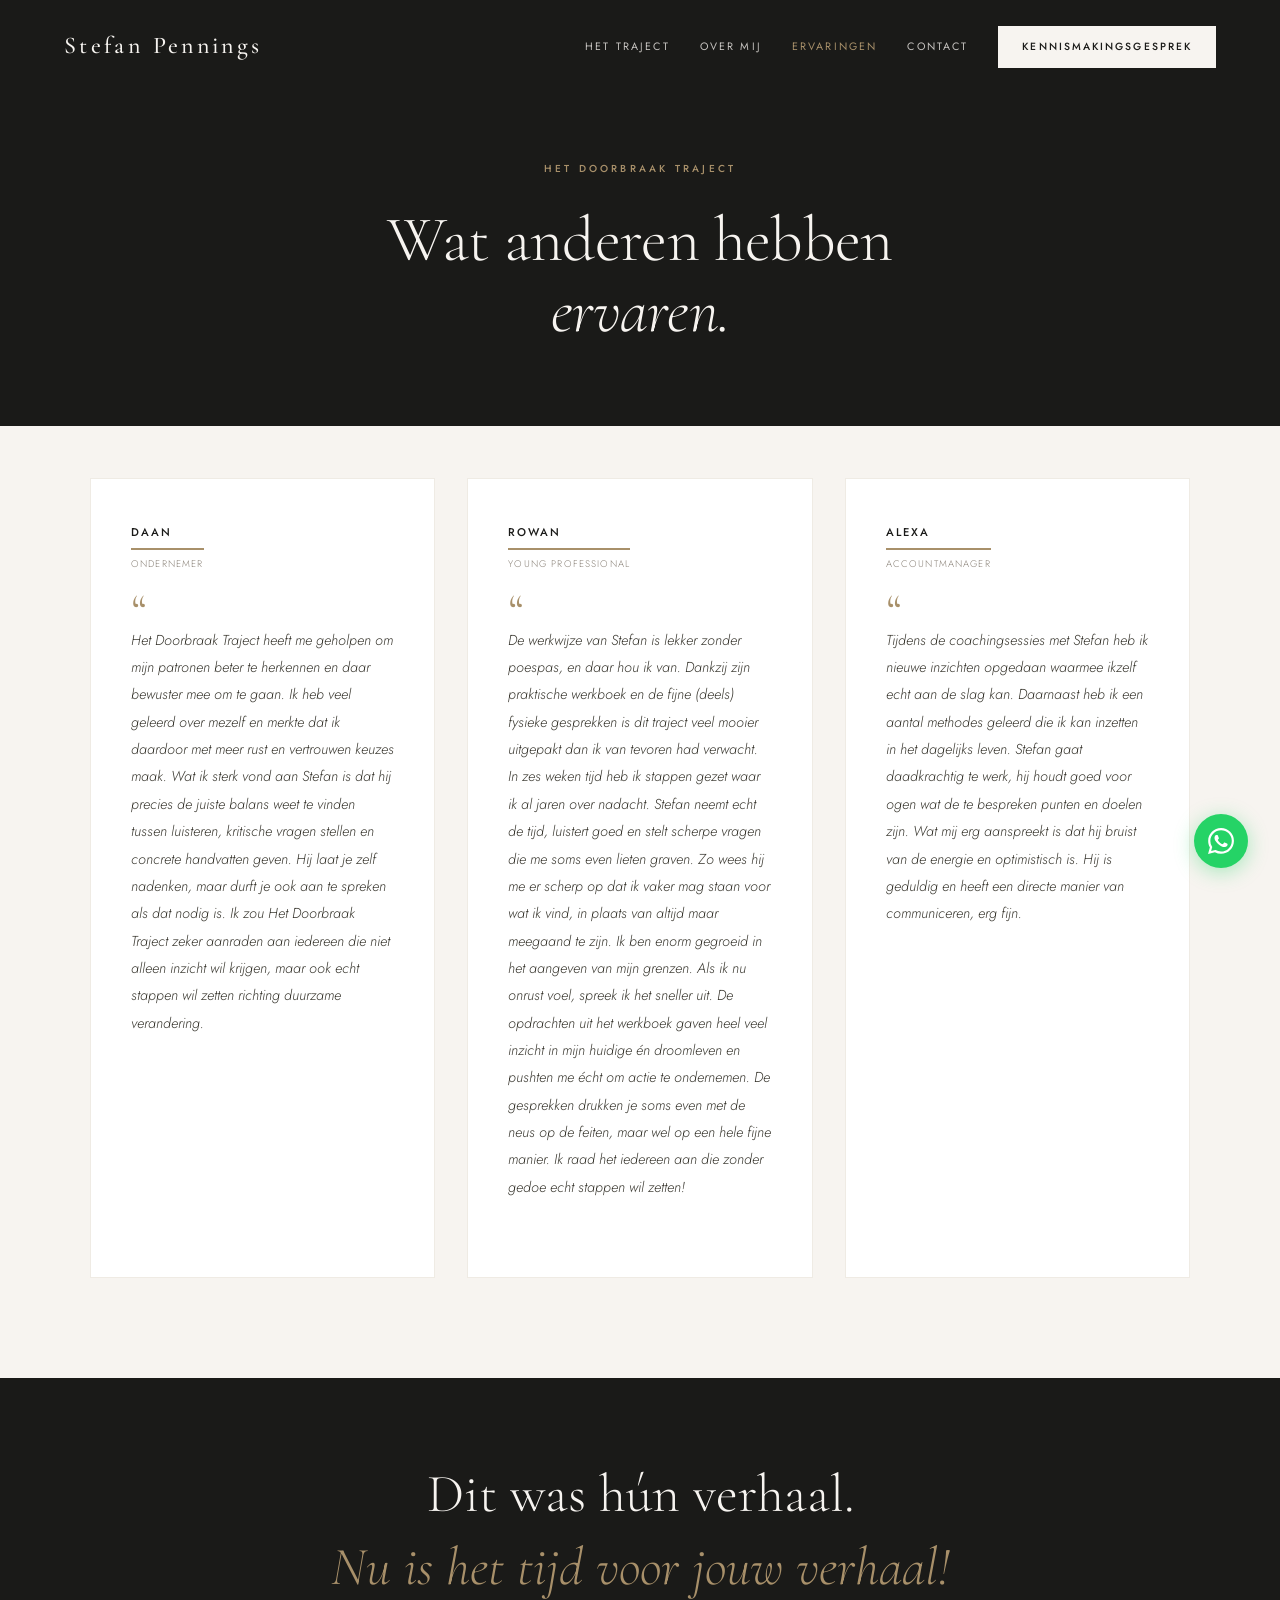
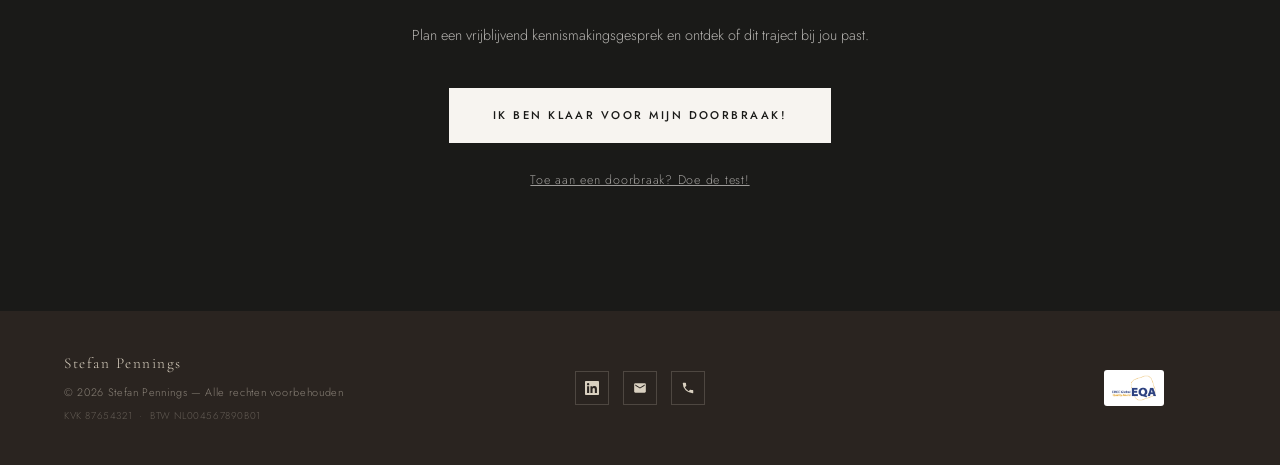
==== commit 33e322ba: "Verwijder NOBCO logo van site" ====
--- a/ervaringen.html
+++ b/ervaringen.html
@@ -319,7 +319,6 @@
   <div class="footer-right">
     <div class="footer-certs">
       <div class="footer-cert-pill"><img src="images/eqa-logo.png" alt="EMCC Global EQA"></div>
-      <div class="footer-cert-pill"><img src="images/nobco-logo.png" alt="NOBCO"></div>
     </div>
   </div>
 </footer>
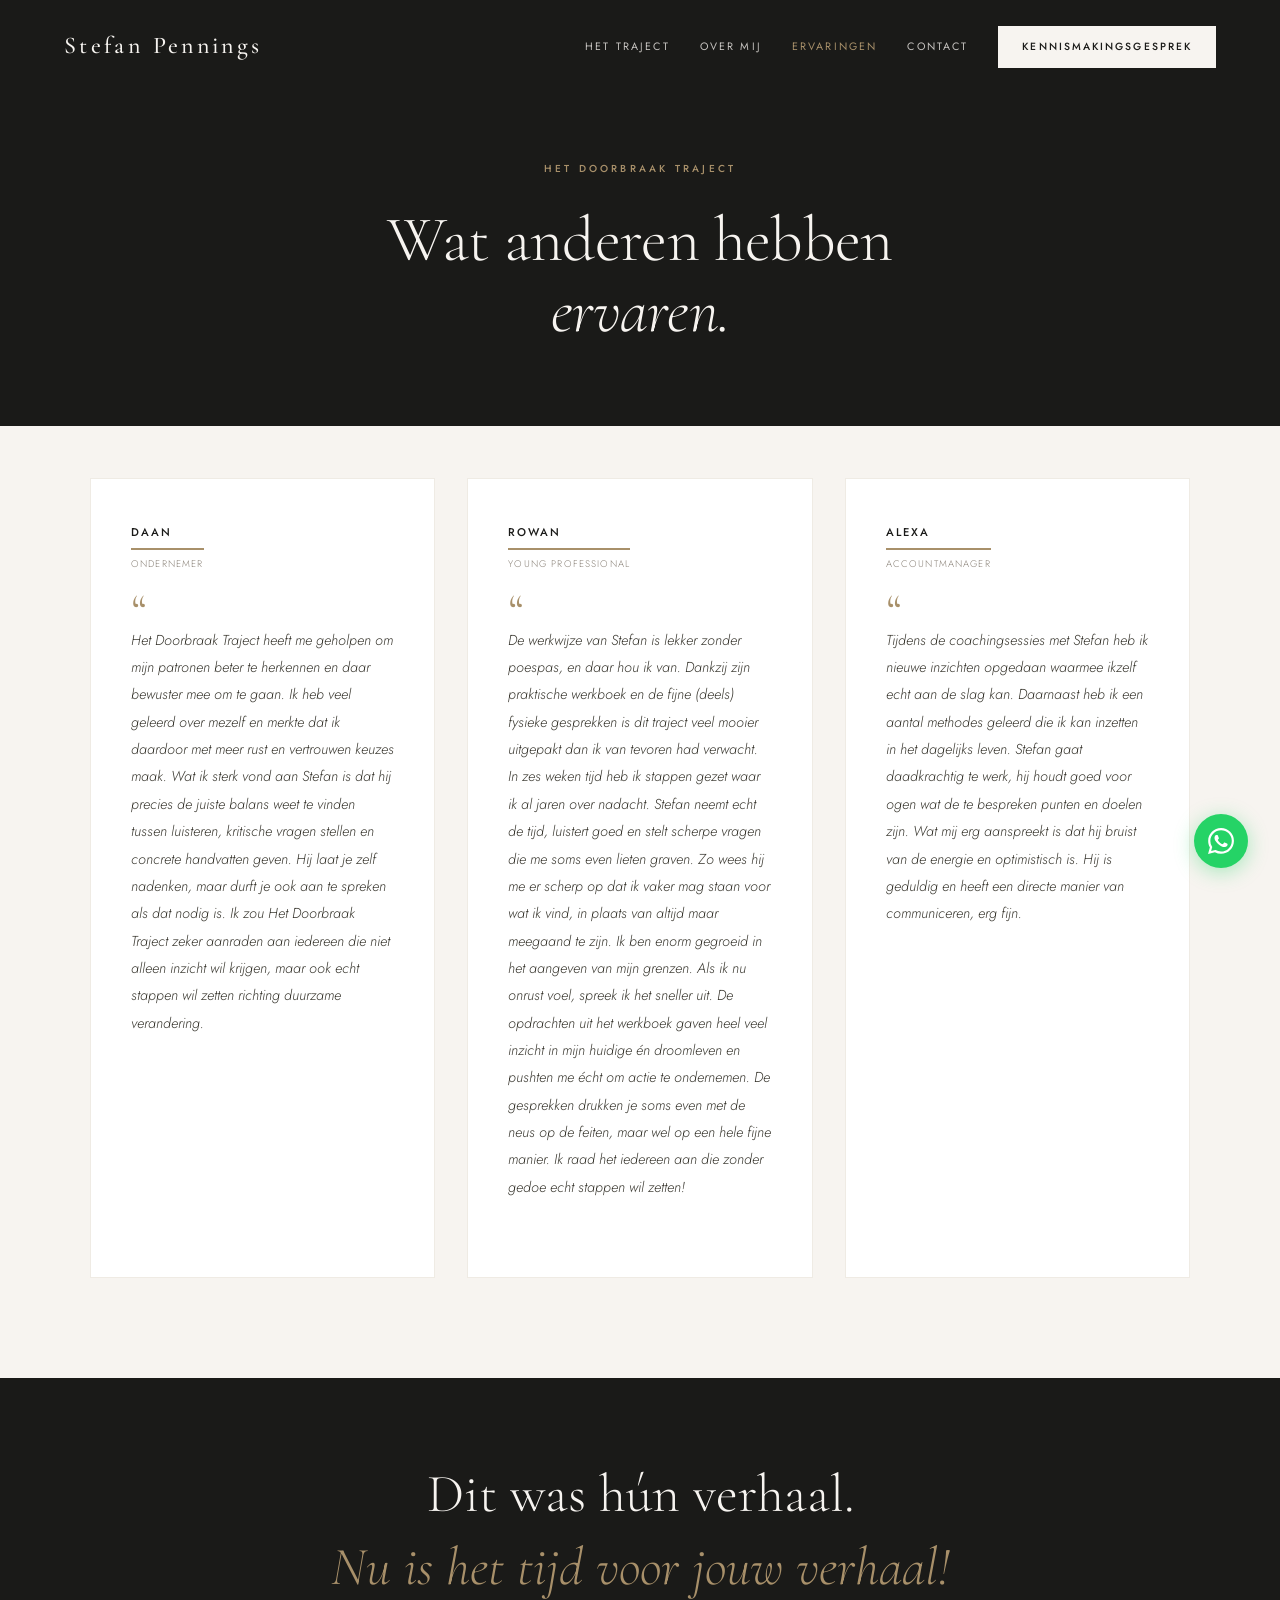
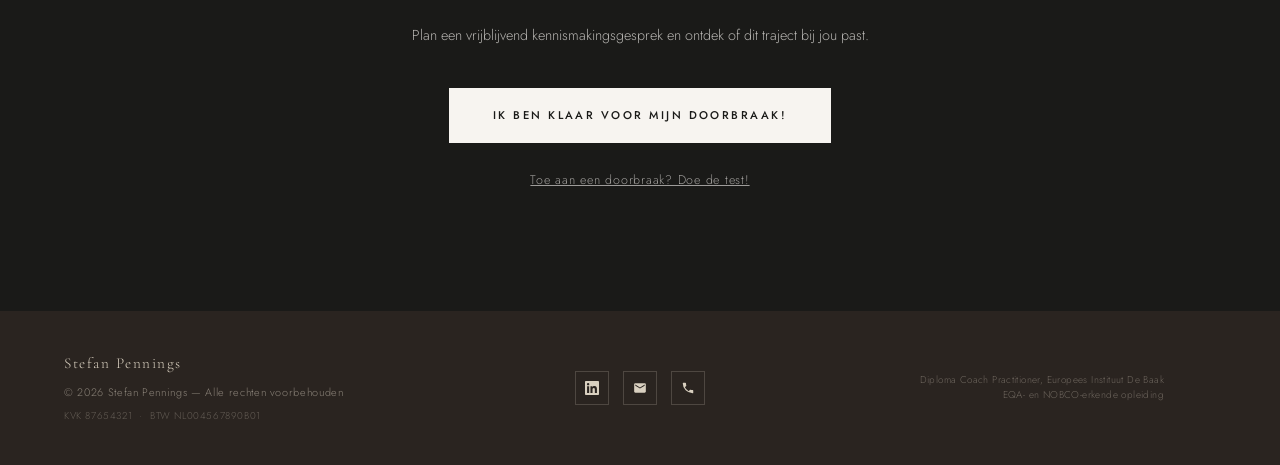
==== commit 822dacc1: "Vervang EQA-logo door tekst over diploma en opleidingserkenning" ====
--- a/ervaringen.html
+++ b/ervaringen.html
@@ -179,6 +179,7 @@
 .footer-certs{display:flex;gap:10px;align-items:center;}
 .footer-cert-pill{background:#fff;border-radius:3px;padding:5px 8px;display:flex;align-items:center;}
 .footer-cert-pill img{height:26px;width:auto;display:block;}
+.footer-cert-text{font-family:var(--sans);font-size:0.62rem;color:rgba(138,130,120,0.7);letter-spacing:0.04em;line-height:1.5;text-align:right;}
 .footer-social{display:flex;gap:14px;}
 .footer-social a{width:34px;height:34px;border:1px solid rgba(217,208,193,0.2);display:flex;align-items:center;justify-content:center;color:var(--warm-beige);text-decoration:none;transition:border-color 0.3s,color 0.3s;}
 .footer-social a:hover{border-color:var(--gold);color:var(--gold);}
@@ -318,7 +319,7 @@
   </div>
   <div class="footer-right">
     <div class="footer-certs">
-      <div class="footer-cert-pill"><img src="images/eqa-logo.png" alt="EMCC Global EQA"></div>
+      <span class="footer-cert-text">Diploma Coach Practitioner, Europees Instituut De Baak<br>EQA- en NOBCO-erkende opleiding</span>
     </div>
   </div>
 </footer>
